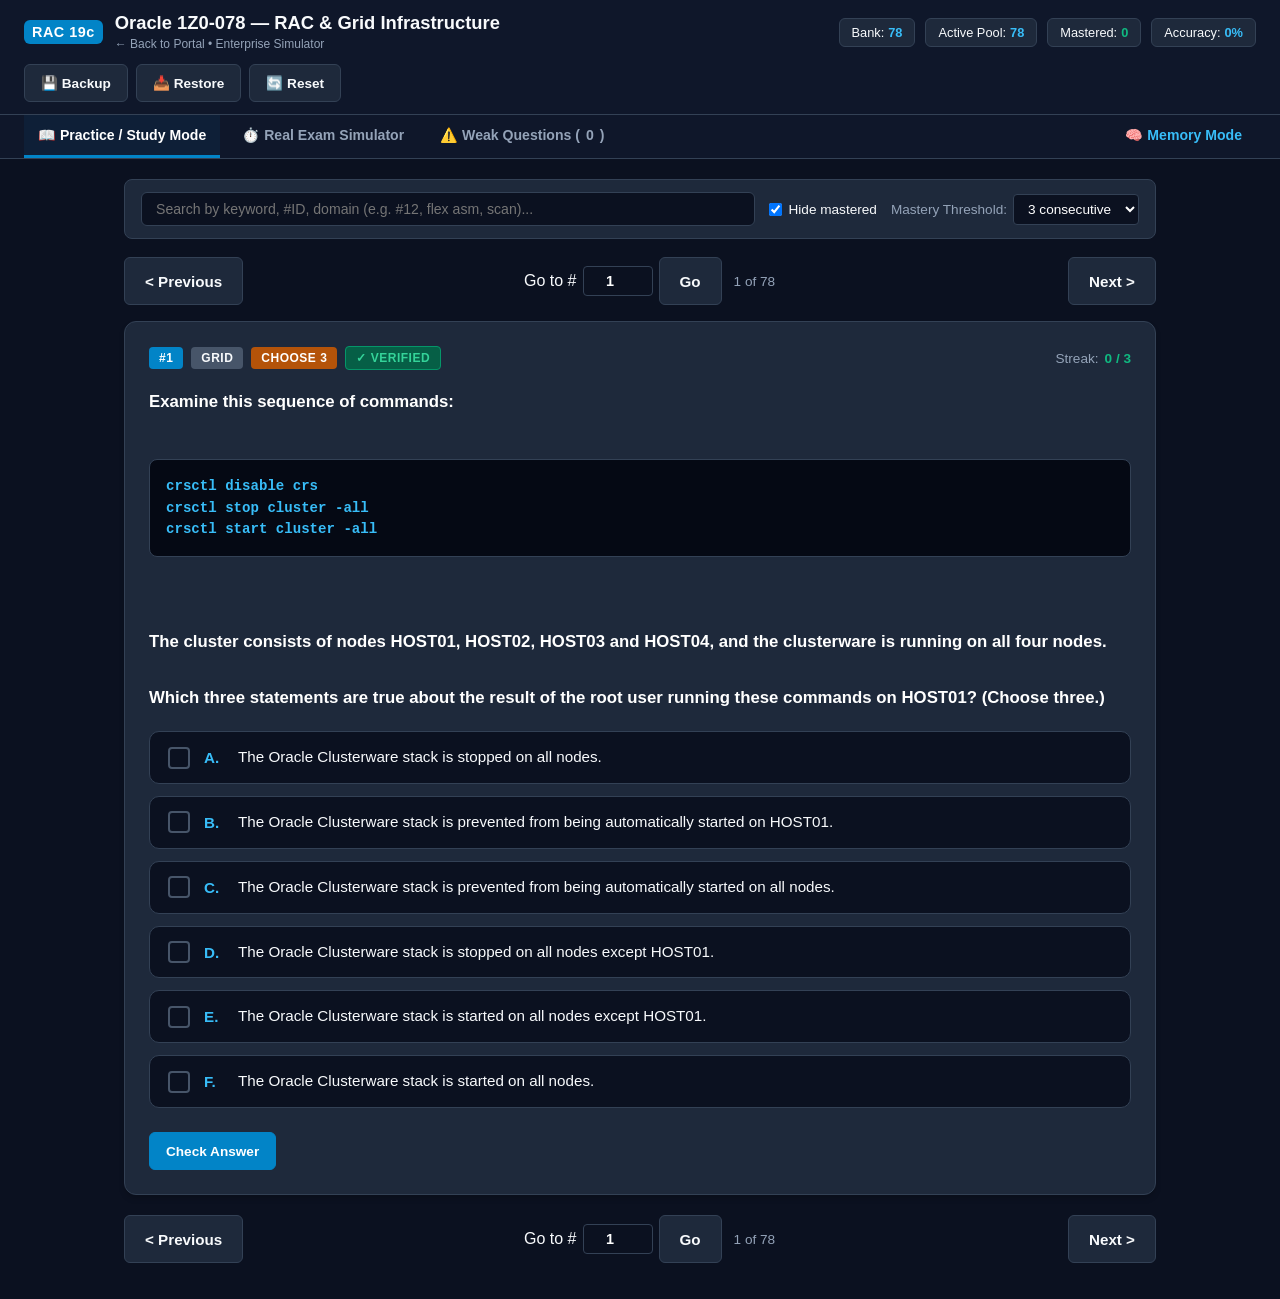
==== 1z0-078/index.html @ 9dcdb60d "feat: reorganizacion modular, soporte PWA y optimizacion tablet/movil" ====
<!DOCTYPE html>
<html lang="en">
<head>
  <meta charset="UTF-8">
  <meta name="viewport" content="width=device-width, initial-scale=1.0, viewport-fit=cover">
  <meta name="theme-color" content="#0b1120">
  <meta name="apple-mobile-web-app-capable" content="yes">
  <meta name="apple-mobile-web-app-status-bar-style" content="black-translucent">
  <title>Oracle 1Z0-078 | RAC &amp; Grid Infrastructure Simulator</title>
  <link rel="manifest" href="../manifest.webmanifest">
  <link rel="icon" type="image/svg+xml" href="../assets/icons/icon.svg">
  <link rel="stylesheet" href="../assets/css/simulator.css">
</head>
<body>

<header>
  <div style="display:flex; align-items:center; gap:16px;">
    <a href="../index.html" class="brand" title="Back to Exam Hub">
      <span class="brand-badge">RAC 19c</span>
      <div>
        <h1>Oracle 1Z0-078 &mdash; RAC &amp; Grid Infrastructure</h1>
        <small class="brand-sub">&larr; Back to Portal &bull; Enterprise Simulator</small>
      </div>
    </a>
  </div>

  <div class="stats-bar">
    <div class="stat-pill">Bank: <strong id="stat-total">0</strong></div>
    <div class="stat-pill">Active Pool: <strong id="stat-active">0</strong></div>
    <div class="stat-pill">Mastered: <strong id="stat-mastered" style="color:var(--success)">0</strong></div>
    <div class="stat-pill">Accuracy: <strong id="stat-acc">0%</strong></div>
  </div>

  <div class="header-actions">
    <button onclick="OracleApp.exportProgress()" title="Export progress to JSON">💾 Backup</button>
    <label class="button" style="display:inline-flex; align-items:center; justify-content:center; cursor:pointer;">
      <button onclick="document.getElementById('import-input').click()" title="Import progress from JSON">📥 Restore</button>
      <input type="file" id="import-input" accept=".json" style="display:none;" onchange="OracleApp.importProgress(this)">
    </label>
    <button onclick="OracleApp.openResetModal()" title="Selective reset">🔄 Reset</button>
  </div>
</header>

<nav class="tabs">
  <button class="tab-btn active" id="tab-study" onclick="OracleApp.setMode('study')">📖 Practice / Study Mode</button>
  <button class="tab-btn" id="tab-exam" onclick="OracleApp.setMode('exam')">⏱️ Real Exam Simulator</button>
  <button class="tab-btn" id="tab-weak" onclick="OracleApp.setMode('weak')">⚠️ Weak Questions (<span id="weak-count">0</span>)</button>
  <button class="tab-btn tab-memory" id="tab-memory" onclick="OracleApp.setMode('memory')">🧠 Memory Mode</button>
</nav>

<main>
  <div class="filter-bar" id="study-filters">
    <input type="text" id="search-input" placeholder="Search by keyword, #ID, domain (e.g. #12, flex asm, scan)..." oninput="OracleApp.onSearch()">
    <label class="filter-label">
      <input type="checkbox" id="hide-mastered" checked onchange="OracleApp.renderCurrentQuestion()"> Hide mastered
    </label>
    <div class="mastery-select-wrapper">
      Mastery Threshold: 
      <select id="threshold-select" onchange="OracleApp.updateThreshold(this.value)">
        <option value="1">1 correct</option>
        <option value="2">2 correct</option>
        <option value="3" selected>3 consecutive</option>
        <option value="4">4 consecutive</option>
        <option value="5">5 consecutive</option>
      </select>
    </div>
  </div>

  <div id="exam-controls" style="display:none;" class="exam-header">
    <div>Exam Mode: <strong>60 Random Questions</strong> (Time Limit: 120 mins)</div>
    <div class="timer-display" id="exam-timer">120:00</div>
    <button class="primary" onclick="OracleApp.finishExam()">Submit Exam</button>
  </div>

  <div id="quiz-container"></div>
</main>

<!-- Selective Reset Modal -->
<div class="modal" id="reset-modal">
  <div class="modal-content">
    <h3>Selective Progress Reset</h3>
    <p style="font-size:0.85rem; color:var(--text-muted); margin-bottom:14px;">Reset your consecutive correct streak back to 0 for a specific domain.</p>
    <div id="modal-domains-list" style="display:flex; flex-direction:column; gap:8px;"></div>
    <div class="modal-actions">
      <button onclick="OracleApp.closeResetModal()">Close</button>
    </div>
  </div>
</div>

<script src="../assets/js/simulator-core.js"></script>
<script>
  window.addEventListener('DOMContentLoaded', () => {
    OracleApp.init({
      examId: '1z0-078',
      examTitle: 'Oracle 1Z0-078 — RAC & Grid Infrastructure',
      examBadge: 'RAC 19c',
      dataPath: '../data/1z0-078.json',
      examCount: 60,
      timeLimitSeconds: 7200,
      legacyStorageKey: '1z0_078_stats_v2',
      legacyThresholdKey: '1z0_078_threshold_v2'
    });
  });

  // Register PWA Service Worker
  if ('serviceWorker' in navigator) {
    navigator.serviceWorker.register('../sw.js').catch(err => console.log('SW registration error:', err));
  }
</script>
</body>
</html>
---- assets/css/simulator.css ----
/* ==========================================================================
   OracleDBA Exam Simulator - Unified Stylesheet (Desktop, Tablet & Mobile)
   ========================================================================== */

:root {
  --bg-dark: #0b1120;
  --bg-card: #1e293b;
  --bg-hover: #334155;
  --border: #334155;
  --text-main: #f8fafc;
  --text-muted: #94a3b8;
  --primary: #0284c7;
  --primary-hover: #0369a1;
  --success: #10b981;
  --success-bg: rgba(16, 185, 129, 0.15);
  --error: #f43f5e;
  --error-bg: rgba(244, 63, 94, 0.15);
  --accent: #38bdf8;
  --accent-bg: rgba(56, 189, 248, 0.12);
  --warning: #f59e0b;
  --warning-bg: rgba(245, 158, 11, 0.15);
  --font-family: -apple-system, BlinkMacSystemFont, "Segoe UI", Roboto, "Helvetica Neue", Arial, sans-serif;
  --font-mono: ui-monospace, SFMono-Regular, Menlo, Monaco, Consolas, "Liberation Mono", "Courier New", monospace;
  --touch-min-height: 48px;
}

* {
  box-sizing: border-box;
  margin: 0;
  padding: 0;
  font-family: var(--font-family);
  -webkit-tap-highlight-color: transparent;
}

body {
  background: var(--bg-dark);
  color: var(--text-main);
  min-height: 100vh;
  min-height: -webkit-fill-available;
  display: flex;
  flex-direction: column;
  padding-bottom: env(safe-area-inset-bottom, 16px);
}

/* ==========================================================================
   Header & Navigation
   ========================================================================== */

header {
  background: #0f172a;
  border-bottom: 1px solid var(--border);
  padding: 12px 24px;
  display: flex;
  justify-content: space-between;
  align-items: center;
  flex-wrap: wrap;
  gap: 12px;
  position: sticky;
  top: 0;
  z-index: 100;
  padding-top: calc(12px + env(safe-area-inset-top, 0px));
}

.brand {
  display: flex;
  align-items: center;
  gap: 12px;
  text-decoration: none;
  color: inherit;
}

.brand-badge {
  background: var(--primary);
  color: #fff;
  font-weight: 800;
  padding: 4px 8px;
  border-radius: 6px;
  font-size: 0.9rem;
  letter-spacing: 0.5px;
}

.brand h1 {
  font-size: 1.15rem;
  font-weight: 700;
}

.brand-sub {
  color: var(--text-muted);
  font-size: 0.75rem;
}

.header-actions {
  display: flex;
  align-items: center;
  gap: 8px;
  flex-wrap: wrap;
}

.stats-bar {
  display: flex;
  gap: 10px;
  flex-wrap: wrap;
}

.stat-pill {
  background: var(--bg-card);
  border: 1px solid var(--border);
  padding: 6px 12px;
  border-radius: 6px;
  font-size: 0.8rem;
  display: flex;
  align-items: center;
  gap: 4px;
}

.stat-pill strong {
  color: var(--accent);
}

/* Buttons & Inputs */
button {
  cursor: pointer;
  border: 1px solid var(--border);
  background: var(--bg-card);
  color: var(--text-main);
  padding: 8px 16px;
  border-radius: 6px;
  font-size: 0.85rem;
  font-weight: 600;
  transition: all 0.2s ease;
  min-height: 38px;
  display: inline-flex;
  align-items: center;
  justify-content: center;
  gap: 6px;
  user-select: none;
}

button:hover {
  background: var(--bg-hover);
}

button:active {
  transform: scale(0.98);
}

button.primary {
  background: var(--primary);
  border-color: var(--primary);
  color: #fff;
}

button.primary:hover {
  background: var(--primary-hover);
}

button:disabled {
  opacity: 0.5;
  cursor: not-allowed;
  transform: none;
}

/* Navigation Tabs */
nav.tabs {
  background: #0f172a;
  border-bottom: 1px solid var(--border);
  display: flex;
  padding: 0 24px;
  gap: 8px;
  overflow-x: auto;
  align-items: center;
  -webkit-overflow-scrolling: touch;
}

nav.tabs::-webkit-scrollbar {
  display: none;
}

.tab-btn {
  background: none;
  border: none;
  border-bottom: 3px solid transparent;
  border-radius: 0;
  padding: 12px 14px;
  color: var(--text-muted);
  font-size: 0.88rem;
  white-space: nowrap;
}

.tab-btn:hover {
  background: rgba(255, 255, 255, 0.03);
  color: #fff;
}

.tab-btn.active {
  color: #fff;
  border-bottom-color: var(--primary);
  background: rgba(2, 132, 199, 0.08);
}

.tab-btn.tab-memory {
  margin-left: auto;
  border-bottom: 3px solid transparent;
  color: var(--accent);
  font-weight: 700;
}

.tab-btn.tab-memory.active {
  color: #fff;
  border-bottom-color: var(--accent);
  background: rgba(56, 189, 248, 0.12);
}

/* Main Layout */
main {
  flex: 1;
  padding: 20px 24px;
  max-width: 1080px;
  width: 100%;
  margin: 0 auto;
}

/* Filter Bar */
.filter-bar {
  background: var(--bg-card);
  border: 1px solid var(--border);
  padding: 12px 16px;
  border-radius: 8px;
  margin-bottom: 18px;
  display: flex;
  gap: 14px;
  align-items: center;
  flex-wrap: wrap;
}

.filter-bar input[type="text"] {
  flex: 1;
  min-width: 220px;
  background: #0b1120;
  border: 1px solid var(--border);
  padding: 8px 14px;
  border-radius: 6px;
  color: #fff;
  font-size: 0.88rem;
}

.filter-bar input[type="text"]:focus {
  outline: none;
  border-color: var(--primary);
}

.filter-label {
  font-size: 0.85rem;
  display: flex;
  align-items: center;
  gap: 6px;
  cursor: pointer;
  user-select: none;
}

.mastery-select-wrapper {
  font-size: 0.85rem;
  color: var(--text-muted);
  margin-left: auto;
  display: flex;
  align-items: center;
  gap: 6px;
}

.mastery-select-wrapper select {
  background: #0b1120;
  color: #fff;
  border: 1px solid var(--border);
  padding: 6px 10px;
  border-radius: 4px;
  font-size: 0.85rem;
}

/* Exam Mode Header */
.exam-header {
  background: #172554;
  border: 1px solid #1e40af;
  padding: 14px 20px;
  border-radius: 8px;
  margin-bottom: 18px;
  display: flex;
  justify-content: space-between;
  align-items: center;
  flex-wrap: wrap;
  gap: 12px;
}

.timer-display {
  font-size: 1.3rem;
  font-weight: 800;
  font-family: var(--font-mono);
  color: var(--accent);
  background: #0b1120;
  padding: 4px 12px;
  border-radius: 6px;
  border: 1px solid #1e3a8a;
}

/* Question Navigation Bar */
.bottom-nav {
  display: flex;
  justify-content: space-between;
  align-items: center;
  gap: 12px;
  margin: 16px 0;
  flex-wrap: wrap;
}

.bottom-nav button {
  min-height: var(--touch-min-height);
  padding: 8px 20px;
  font-size: 0.95rem;
}

.nav-middle {
  display: flex;
  align-items: center;
  gap: 12px;
  flex-wrap: wrap;
}

.question-jump {
  display: flex;
  align-items: center;
  gap: 6px;
}

.question-jump input {
  width: 70px;
  background: #0b1120;
  border: 1px solid var(--border);
  color: #fff;
  padding: 6px 8px;
  border-radius: 4px;
  text-align: center;
  font-weight: 700;
  font-size: 0.9rem;
}

.q-jump-feedback {
  font-size: 0.8rem;
  color: var(--error);
}

/* ==========================================================================
   Question Card & Content
   ========================================================================== */

.question-card {
  background: var(--bg-card);
  border: 1px solid var(--border);
  border-radius: 12px;
  padding: 24px;
  margin-bottom: 20px;
  box-shadow: 0 4px 6px -1px rgba(0, 0, 0, 0.2);
}

.q-meta {
  display: flex;
  justify-content: space-between;
  align-items: center;
  margin-bottom: 18px;
  flex-wrap: wrap;
  gap: 8px;
}

.badges {
  display: flex;
  gap: 8px;
  align-items: center;
  flex-wrap: wrap;
}

.badge {
  font-size: 0.75rem;
  font-weight: 700;
  padding: 4px 10px;
  border-radius: 4px;
  text-transform: uppercase;
  letter-spacing: 0.5px;
}

.badge-id { background: var(--primary); color: #fff; }
.badge-domain { background: #475569; color: #f8fafc; }
.badge-req { background: #b45309; color: #fff; }
.badge-req.single { background: #047857; color: #fff; }
.badge-verified { background: #065f46; color: #34d399; border: 1px solid #059669; }
.badge-ambiguous { background: #78350f; color: #fde047; border: 1px solid #d97706; }

.streak-indicator {
  font-size: 0.85rem;
  color: var(--text-muted);
  display: flex;
  align-items: center;
  gap: 6px;
}

.streak-indicator strong {
  color: var(--success);
}

.q-text {
  font-size: 1.05rem;
  line-height: 1.65;
  font-weight: 600;
  margin-bottom: 20px;
  color: #fff;
  white-space: pre-line;
}

pre.code-block {
  background: #050914;
  border: 1px solid var(--border);
  border-radius: 8px;
  padding: 16px;
  margin: 16px 0;
  font-family: var(--font-mono);
  font-size: 0.88rem;
  line-height: 1.5;
  color: #38bdf8;
  overflow-x: auto;
  white-space: pre;
}

/* Options */
.options-container {
  display: flex;
  flex-direction: column;
  gap: 12px;
  margin-bottom: 24px;
}

.option-label {
  display: flex;
  align-items: center;
  gap: 14px;
  background: #0b1120;
  border: 1px solid var(--border);
  padding: 14px 18px;
  border-radius: 10px;
  cursor: pointer;
  transition: all 0.2s ease;
  user-select: none;
  min-height: var(--touch-min-height);
}

.option-label:hover {
  border-color: var(--accent);
  background: #131f37;
}

.option-label.selected {
  border-color: var(--accent);
  background: var(--accent-bg);
}

.option-box {
  width: 22px;
  height: 22px;
  min-width: 22px;
  border: 2px solid #475569;
  border-radius: 4px;
  display: flex;
  align-items: center;
  justify-content: center;
  font-weight: 800;
  font-size: 12px;
  transition: all 0.15s ease;
}

.option-label.selected .option-box {
  border-color: var(--accent);
  background: var(--accent);
  color: #0b1120;
}

.option-prefix {
  font-weight: 800;
  color: var(--accent);
  min-width: 20px;
  font-size: 0.95rem;
}

.option-text {
  font-size: 0.95rem;
  line-height: 1.5;
  flex: 1;
}

/* Evaluation States */
.option-label.correct-highlight {
  border-color: var(--success) !important;
  background: var(--success-bg) !important;
}
.option-label.correct-highlight .option-prefix {
  color: var(--success);
}
.option-label.correct-highlight .option-box {
  border-color: var(--success);
  background: var(--success);
  color: #0b1120;
}
.option-label.correct-highlight .option-box::after {
  content: "✓";
}

.option-label.wrong-highlight {
  border-color: var(--error) !important;
  background: var(--error-bg) !important;
}
.option-label.wrong-highlight .option-prefix {
  color: var(--error);
}
.option-label.wrong-highlight .option-box {
  border-color: var(--error);
  background: var(--error);
  color: #fff;
}
.option-label.wrong-highlight .option-box::after {
  content: "✕";
}

/* Memory Mode */
.option-label.memory-correct {
  border-color: var(--success) !important;
  background: var(--success-bg) !important;
  opacity: 1 !important;
  cursor: default;
}
.option-label.memory-correct .option-prefix {
  color: var(--success) !important;
}
.option-label.memory-correct .option-text {
  color: #ffffff !important;
  font-weight: 600;
}
.option-label.memory-correct .option-box {
  border-color: var(--success) !important;
  background: var(--success) !important;
}
.option-label.memory-correct .option-box::after {
  content: "✓" !important;
  color: #0b1120 !important;
  font-size: 13px !important;
  font-weight: 900 !important;
}

.option-label.memory-dimmed {
  border-color: #1e293b !important;
  background: #0d1526 !important;
  opacity: 0.35 !important;
  cursor: default;
}
.option-label.memory-dimmed:hover {
  border-color: #1e293b !important;
  background: #0d1526 !important;
}
.option-label.memory-dimmed .option-prefix,
.option-label.memory-dimmed .option-text {
  color: #64748b !important;
}
.option-label.memory-dimmed .option-box {
  border-color: #334155 !important;
  background: transparent !important;
}

/* Explanations & Notes */
.explanation-box {
  margin-top: 24px;
  background: #0b1120;
  border: 1px solid var(--border);
  border-radius: 8px;
  padding: 20px;
}

.explanation-title {
  color: var(--accent);
  font-weight: 700;
  font-size: 1.05rem;
  margin-bottom: 12px;
  display: flex;
  align-items: center;
  gap: 8px;
}

.explanation-body {
  font-size: 0.93rem;
  line-height: 1.7;
  color: #e2e8f0;
}

.explanation-code {
  background: #050914;
  border: 1px solid #1e293b;
  border-radius: 6px;
  padding: 12px 16px;
  margin: 12px 0;
  font-family: var(--font-mono);
  font-size: 0.85rem;
  line-height: 1.45;
  color: #7dd3fc;
  overflow-x: auto;
}

.inline-code {
  background: #1e293b;
  color: #38bdf8;
  padding: 2px 6px;
  border-radius: 4px;
  font-family: var(--font-mono);
  font-size: 0.85rem;
}

.option-ref {
  display: inline-flex;
  align-items: center;
  justify-content: center;
  background: #1e293b;
  color: #38bdf8;
  font-weight: 700;
  padding: 1px 6px;
  border-radius: 4px;
  border: 1px solid #334155;
  font-size: 0.85rem;
  margin: 0 2px;
}

.review-note {
  background: #271c08;
  border-left: 4px solid var(--warning);
  padding: 10px 14px;
  margin-bottom: 16px;
  border-radius: 0 6px 6px 0;
  font-size: 0.88rem;
  color: #fef08a;
  line-height: 1.5;
}

.oracle-reference, .oracle-references {
  margin-top: 16px;
  padding-top: 14px;
  border-top: 1px dashed var(--border);
  font-size: 0.82rem;
  color: var(--text-muted);
}

.oracle-reference strong, .oracle-references strong {
  display: block;
  margin-bottom: 6px;
  color: var(--accent);
}

.oracle-reference a, .oracle-references a {
  display: block;
  color: #38bdf8;
  text-decoration: none;
  margin-bottom: 4px;
  word-break: break-all;
}

.oracle-reference a:hover, .oracle-references a:hover {
  text-decoration: underline;
}

/* Modals */
.modal {
  display: none;
  position: fixed;
  top: 0;
  left: 0;
  width: 100%;
  height: 100%;
  background: rgba(0, 0, 0, 0.75);
  backdrop-filter: blur(4px);
  z-index: 1000;
  justify-content: center;
  align-items: center;
  padding: 16px;
}

.modal.active {
  display: flex;
}

.modal-content {
  background: var(--bg-card);
  border: 1px solid var(--border);
  border-radius: 12px;
  max-width: 520px;
  width: 100%;
  padding: 24px;
  box-shadow: 0 20px 25px -5px rgba(0, 0, 0, 0.5);
  max-height: 90vh;
  overflow-y: auto;
}

.modal-content h3 {
  margin-bottom: 8px;
  font-size: 1.2rem;
}

.modal-actions {
  margin-top: 20px;
  display: flex;
  justify-content: flex-end;
  gap: 10px;
}

/* ==========================================================================
   Portal / Index Styles
   ========================================================================== */

.portal-hero {
  text-align: center;
  padding: 40px 16px 30px;
}

.portal-hero h1 {
  font-size: 2rem;
  font-weight: 800;
  margin-bottom: 12px;
  background: linear-gradient(135deg, #38bdf8 0%, #0284c7 100%);
  -webkit-background-clip: text;
  -webkit-text-fill-color: transparent;
}

.portal-hero p {
  color: var(--text-muted);
  font-size: 1.05rem;
  max-width: 600px;
  margin: 0 auto;
}

.exam-grid {
  display: grid;
  grid-template-columns: repeat(auto-fit, minmax(320px, 1fr));
  gap: 24px;
  margin: 30px 0 40px;
}

.exam-card {
  background: var(--bg-card);
  border: 1px solid var(--border);
  border-radius: 14px;
  padding: 28px;
  display: flex;
  flex-direction: column;
  transition: all 0.25s ease;
  position: relative;
  overflow: hidden;
}

.exam-card:hover {
  transform: translateY(-4px);
  border-color: var(--accent);
  box-shadow: 0 12px 24px -10px rgba(2, 132, 199, 0.3);
}

.exam-card-header {
  display: flex;
  justify-content: space-between;
  align-items: flex-start;
  margin-bottom: 16px;
}

.exam-card-title {
  font-size: 1.35rem;
  font-weight: 700;
  color: #fff;
  margin-bottom: 6px;
}

.exam-card-subtitle {
  color: var(--text-muted);
  font-size: 0.88rem;
  line-height: 1.4;
}

.exam-card-stats {
  background: #0b1120;
  border: 1px solid var(--border);
  border-radius: 8px;
  padding: 14px;
  margin: 20px 0;
  display: grid;
  grid-template-columns: repeat(3, 1fr);
  gap: 8px;
  text-align: center;
}

.exam-card-stat-val {
  font-size: 1.2rem;
  font-weight: 800;
  color: var(--accent);
}

.exam-card-stat-label {
  font-size: 0.72rem;
  color: var(--text-muted);
  text-transform: uppercase;
  letter-spacing: 0.5px;
  margin-top: 2px;
}

.exam-card-btn {
  margin-top: auto;
  min-height: 46px;
  font-size: 1rem;
  text-decoration: none;
  display: flex;
  align-items: center;
  justify-content: center;
  gap: 8px;
}

.sync-card {
  background: #0f172a;
  border: 1px dashed var(--border);
  border-radius: 12px;
  padding: 24px;
  margin-bottom: 40px;
}

.sync-card h3 {
  font-size: 1.1rem;
  margin-bottom: 8px;
  color: var(--accent);
}

.sync-card p {
  color: var(--text-muted);
  font-size: 0.9rem;
  margin-bottom: 16px;
}

.sync-actions {
  display: flex;
  gap: 12px;
  flex-wrap: wrap;
}

/* ==========================================================================
   Responsive & Tablet / Touch Optimizations
   ========================================================================== */

@media (max-width: 768px) {
  header {
    padding: 10px 16px;
  }
  
  .brand h1 {
    font-size: 1rem;
  }
  
  .stats-bar {
    width: 100%;
    justify-content: space-between;
  }
  
  .stat-pill {
    flex: 1;
    justify-content: center;
    padding: 6px 8px;
    font-size: 0.75rem;
  }
  
  nav.tabs {
    padding: 0 16px;
  }
  
  main {
    padding: 16px;
  }
  
  .question-card {
    padding: 18px 16px;
    border-radius: 10px;
  }
  
  .q-text {
    font-size: 1rem;
  }
  
  .option-label {
    padding: 12px 14px;
    gap: 10px;
  }
  
  .option-text {
    font-size: 0.9rem;
  }
  
  .bottom-nav {
    flex-direction: column-reverse;
    align-items: stretch;
  }
  
  .bottom-nav button {
    width: 100%;
  }
  
  .nav-middle {
    justify-content: space-between;
    margin: 8px 0;
  }
  
  .exam-grid {
    grid-template-columns: 1fr;
  }
}

/* Touch device specific enhancements */
@media (hover: none) and (pointer: coarse) {
  button, .tab-btn, .option-label {
    min-height: var(--touch-min-height);
  }
  
  .option-label:hover {
    background: #0b1120;
    border-color: var(--border);
  }
  
  .option-label:active {
    background: var(--accent-bg);
  }
}
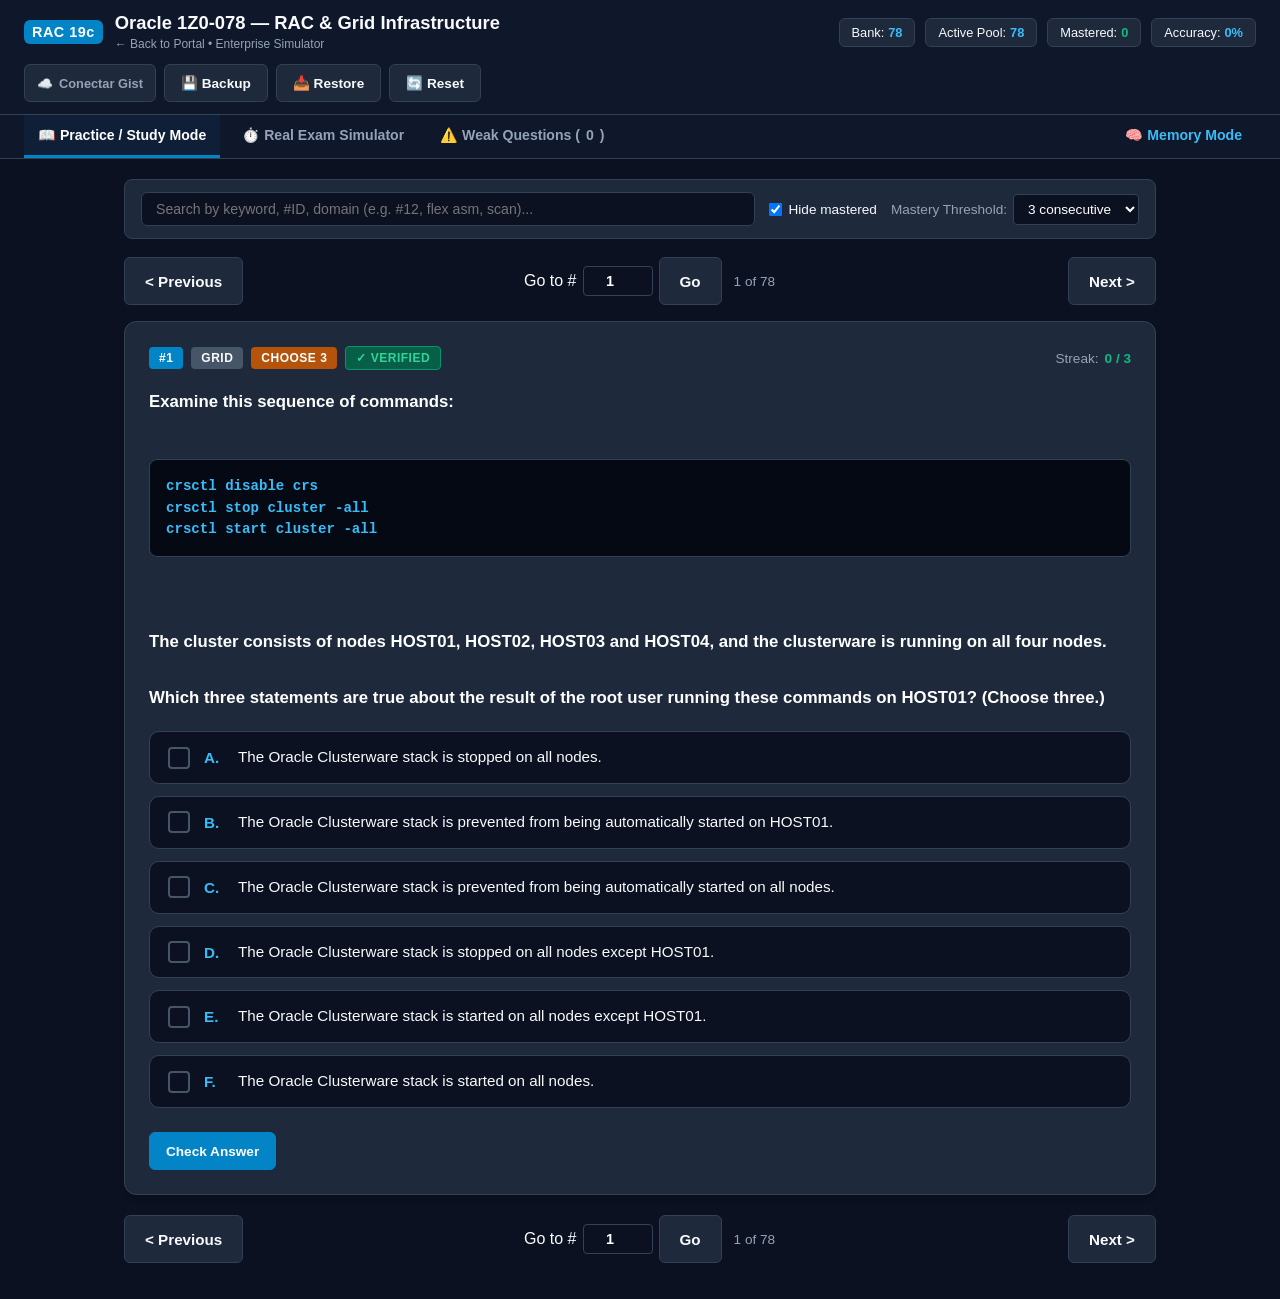
==== commit f1e49ade: "feat: sincronizacion automatica de progreso con backend GitHub Gist" ====
--- a/1z0-078/index.html
+++ b/1z0-078/index.html
@@ -32,6 +32,7 @@
   </div>
 
   <div class="header-actions">
+    <button class="gist-sync-status" onclick="GistSync.openModal()" title="Sincronización con GitHub Gist">☁️ Conectar Gist</button>
     <button onclick="OracleApp.exportProgress()" title="Export progress to JSON">💾 Backup</button>
     <label class="button" style="display:inline-flex; align-items:center; justify-content:center; cursor:pointer;">
       <button onclick="document.getElementById('import-input').click()" title="Import progress from JSON">📥 Restore</button>
@@ -88,6 +89,7 @@
 </div>
 
 <script src="../assets/js/simulator-core.js"></script>
+<script src="../assets/js/gist-sync.js"></script>
 <script>
   window.addEventListener('DOMContentLoaded', () => {
     OracleApp.init({
--- a/assets/css/simulator.css
+++ b/assets/css/simulator.css
@@ -301,6 +301,56 @@
   border: 1px solid #1e3a8a;
 }
 
+/* Sync Pill Button */
+.gist-sync-status {
+  display: inline-flex;
+  align-items: center;
+  gap: 6px;
+  background: var(--bg-card);
+  border: 1px solid var(--border);
+  padding: 6px 12px;
+  border-radius: 6px;
+  font-size: 0.8rem;
+  font-weight: 600;
+  cursor: pointer;
+  transition: all 0.2s ease;
+  user-select: none;
+}
+
+.gist-sync-status:hover {
+  background: var(--bg-hover);
+  border-color: var(--accent);
+}
+
+.gist-sync-status.status-synced {
+  border-color: #059669;
+  background: rgba(16, 185, 129, 0.1);
+  color: #34d399;
+}
+
+.gist-sync-status.status-syncing {
+  border-color: #d97706;
+  background: rgba(245, 158, 11, 0.1);
+  color: #fbbf24;
+  animation: pulse 1.5s infinite;
+}
+
+.gist-sync-status.status-error {
+  border-color: var(--error);
+  background: var(--error-bg);
+  color: #fda4af;
+}
+
+.gist-sync-status.status-unconfigured {
+  border-color: var(--border);
+  color: var(--text-muted);
+}
+
+@keyframes pulse {
+  0%, 100% { opacity: 1; }
+  50% { opacity: 0.6; }
+}
+
 /* Question Navigation Bar */
 .bottom-nav {
   display: flex;
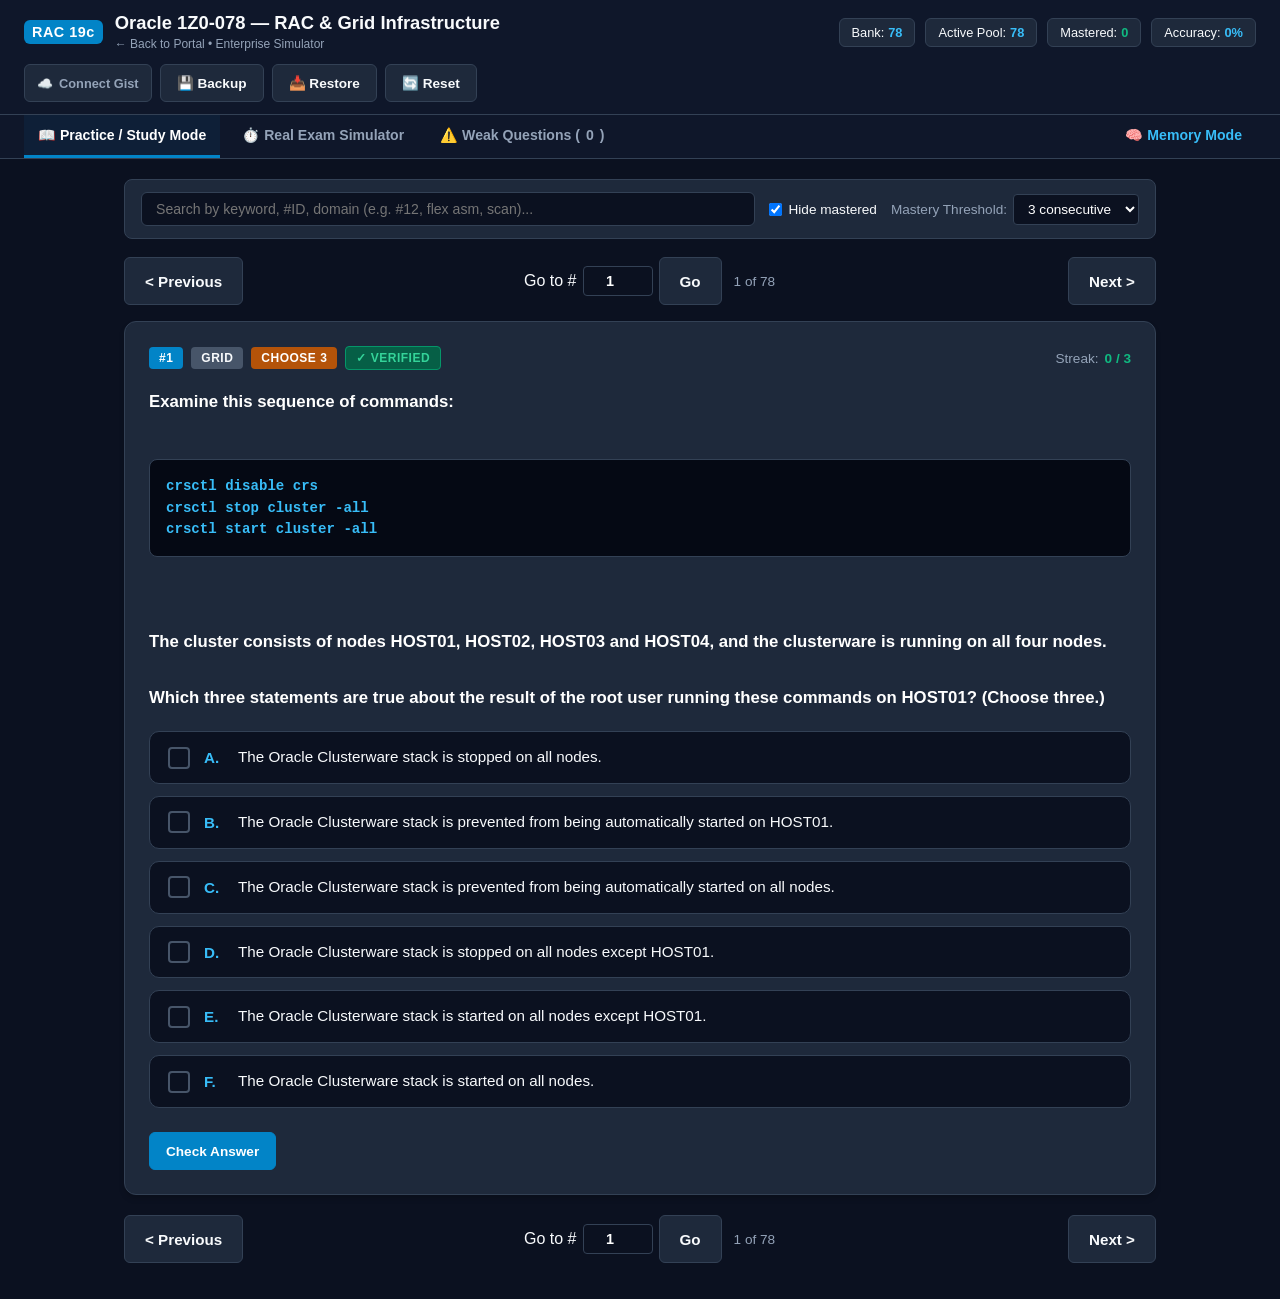
==== commit 3c6529f6: "docs: translate all project files, documentation, and UI to English" ====
--- a/1z0-078/index.html
+++ b/1z0-078/index.html
@@ -32,7 +32,7 @@
   </div>
 
   <div class="header-actions">
-    <button class="gist-sync-status" onclick="GistSync.openModal()" title="Sincronización con GitHub Gist">☁️ Conectar Gist</button>
+    <button class="gist-sync-status" onclick="GistSync.openModal()" title="GitHub Gist Synchronization">☁️ Connect Gist</button>
     <button onclick="OracleApp.exportProgress()" title="Export progress to JSON">💾 Backup</button>
     <label class="button" style="display:inline-flex; align-items:center; justify-content:center; cursor:pointer;">
       <button onclick="document.getElementById('import-input').click()" title="Import progress from JSON">📥 Restore</button>
